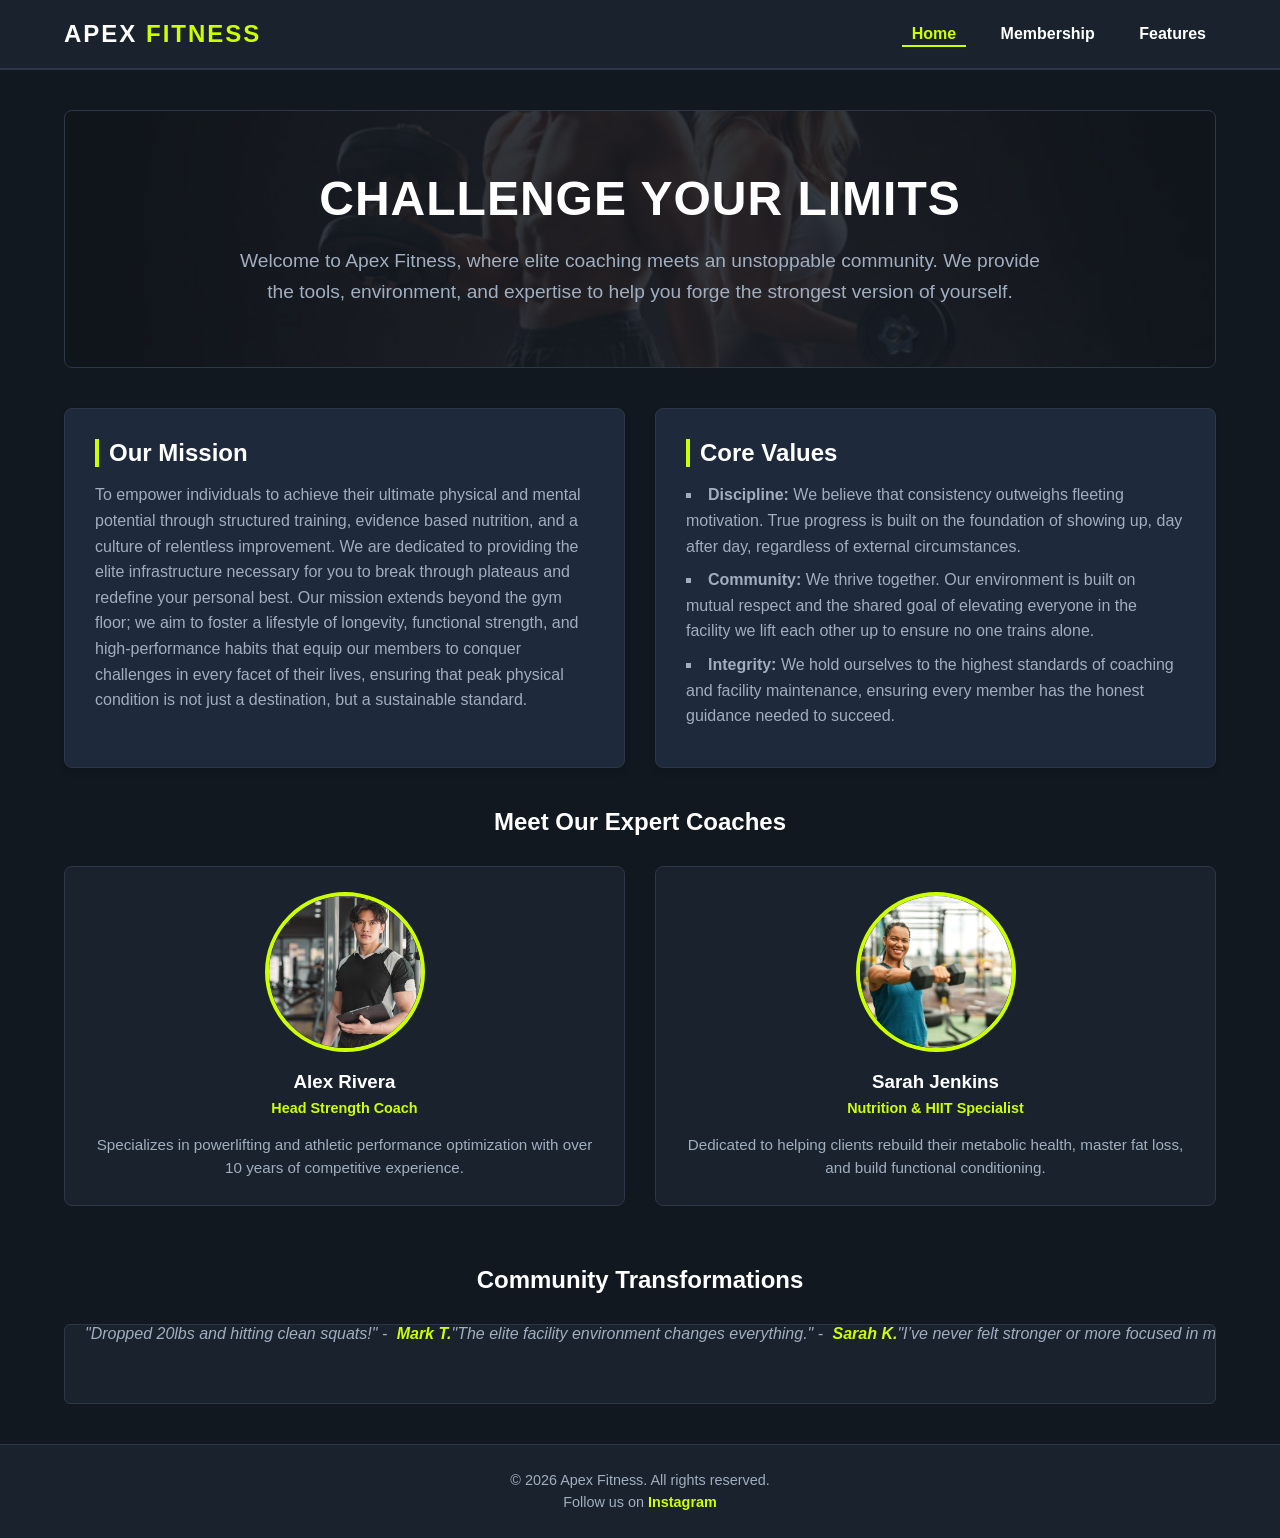
==== index.html @ f8220d05 "Add files via upload" ====
<!DOCTYPE html>
<html lang="en">
<head>
    <meta charset="UTF-8">
    <meta name="viewport" content="width=device-width, initial-scale=1.0">
    <title>Apex Fitness | Home</title>
    <link rel="stylesheet" href="css/style.css">
</head>
<body>

    <header>
        <div class="logo">APEX <span>FITNESS</span></div>
        <nav>
            <a href="index.html" class="active">Home</a>
            <a href="registration.html">Membership</a>
            <a href="creativity.html">Features</a>
        </nav>
    </header>

    <main class="container">
        <section class="hero main-hero">
            <h1>CHALLENGE YOUR LIMITS</h1>
            <p>Welcome to Apex Fitness, where elite coaching meets an unstoppable community. We provide the tools, environment, and expertise to help you forge the strongest version of yourself.</p>
        </section>

        <section class="info-section">
            <div class="card">
                <h2>Our Mission</h2>
                <p>To empower individuals to achieve their ultimate physical and mental potential through structured training, evidence based nutrition, and a culture of relentless improvement. We are dedicated to providing the elite infrastructure necessary for you to break through plateaus and redefine your personal best. Our mission extends beyond the gym floor; we aim to foster a lifestyle of longevity, functional strength, and high-performance habits that equip our members to conquer challenges in every facet of their lives, ensuring that peak physical condition is not just a destination, but a sustainable standard.</p>
            </div>
            <div class="card">
                <h2>Core Values</h2>
                <ul>
                    <li><strong>Discipline:</strong> We believe that consistency outweighs fleeting motivation. True progress is built on the foundation of showing up, day after day, regardless of external circumstances.</li>
                    <li><strong>Community:</strong> We thrive together. Our environment is built on mutual respect and the shared goal of elevating everyone in the facility we lift each other up to ensure no one trains alone.</li>
                    <li><strong>Integrity:</strong> We hold ourselves to the highest standards of coaching and facility maintenance, ensuring every member has the honest guidance needed to succeed.</li>
                </ul>
            </div>
        </section>

        <section class="staff-section">
            <h2>Meet Our Expert Coaches</h2>
            <div class="grid">
                <div class="staff-card">
                    <img src="images/coach-alex.jpg" alt="Coach Alex Rivera" class="profile-img">
                    <h3>Alex Rivera</h3>
                    <p class="role">Head Strength Coach</p>
                    <p>Specializes in powerlifting and athletic performance optimization with over 10 years of competitive experience.</p>
                </div>
                <div class="staff-card">
                    <img src="images/coach-sarah.jpg" alt="Coach Sarah Jenkins" class="profile-img">
                    <h3>Sarah Jenkins</h3>
                    <p class="role">Nutrition & HIIT Specialist</p>
                    <p>Dedicated to helping clients rebuild their metabolic health, master fat loss, and build functional conditioning.</p>
                </div>
            </div>
        </section>

        <section class="additional-section">
            <h2>Community Transformations</h2>
            <div class="testimonial-runner">
                <div class="text-track">
                    <div class="testimonial-node">
                        <span>"Dropped 20lbs and hitting clean squats!" - <strong>Mark T.</strong></span>
                        <span>"The elite facility environment changes everything." - <strong>Sarah K.</strong></span>
                        <span>"I’ve never felt stronger or more focused in my life." - <strong>James L.</strong></span>
                        <span>"The coaching staff really knows how to push you safely." - <strong>Elena R.</strong></span>
                        <span>"My endurance has tripled since joining the HIIT program." - <strong>David M.</strong></span>
                        <span>"Finally hitting my personal bests after years of plateauing." - <strong>Jessica B.</strong></span>
                        <span>"The community support here is unlike any other gym." - <strong>Michael P.</strong></span>
                        <span>"Structuring my training made all the difference in my progress." - <strong>Amanda H.</strong></span>
                        <span>"Lost 15lbs of fat and gained real functional strength." - <strong>Kevin S.</strong></span>
                        <span>"The equipment is top-tier and always well-maintained." - <strong>Lisa W.</strong></span>
                        <span>"I look forward to every single session at Apex." - <strong>Brian D.</strong></span>
                        <span>"Incredible atmosphere for anyone serious about their goals." - <strong>Rachel F.</strong></span>
                        <span>"My back pain is gone thanks to the mobility work." - <strong>Tom C.</strong></span>
                        <span>"The nutrition guidance helped me change my habits for good." - <strong>Sophia G.</strong></span>
                        <span>"Best investment in my health I’ve ever made." - <strong>Chris N.</strong></span>
                        <span>"The energy in the room is contagious every morning." - <strong>Vanessa T.</strong></span>
                        <span>"I've gained 10lbs of muscle in just four months." - <strong>Robert J.</strong></span>
                        <span>"Finally comfortable in a gym setting thanks to the coaches." - <strong>Emily K.</strong></span>
                        <span>"The programming is perfectly balanced and effective." - <strong>Daniel H.</strong></span>
                        <span>"Apex Fitness turned my fitness journey around completely." - <strong>Olivia M.</strong></span>
                        <span>"Feeling more energetic and capable every single day." - <strong>Jason B.</strong></span>
                        <span>"The absolute best place to train in the region." - <strong>Megan L.</strong></span>
                    </div>
                </div>
            </div>
        </section>
    </main>

    <footer>
        <p>&copy; 2026 Apex Fitness. All rights reserved.</p>
        <p>Follow us on <a href="https://www.instagram.com" target="_blank" rel="noopener">Instagram</a></p>
    </footer>

</body>
</html>
---- css/style.css ----
/* --- Root Variables for Color Theme Consistency --- */
:root {
    --bg-primary: #12181f;
    --bg-secondary: #1a232d;
    --text-main: #ffffff;
    --text-muted: #a0aec0;
    --accent: #ccff00; /* Neon Volt Gym Accent */
    --accent-hover: #b3de00;
    --border-color: #2d3748;
    --card-bg: #1e293b;
    --error-color: #ff3333;
    --success-color: #00e676;
}

* {
    box-sizing: border-box;
    margin: 0;
    padding: 0;
    font-family: 'Segoe UI', Tahoma, Geneva, Verdana, sans-serif;
}

body {
    background-color: var(--bg-primary);
    color: var(--text-main);
    display: flex;
    flex-direction: column;
    min-height: 100vh;
}

header {
    background-color: var(--bg-secondary);
    display: flex;
    justify-content: space-between;
    align-items: center;
    padding: 20px 5%;
    border-bottom: 2px solid var(--border-color);
}

header .logo {
    font-size: 1.5rem;
    font-weight: 800;
    letter-spacing: 2px;
}

header .logo span {
    color: var(--accent);
}

/* --- Interactive Navigation Link Layout --- */
nav a {
    color: var(--text-main);
    text-decoration: none;
    margin-left: 20px;
    font-weight: 600;
    font-size: 1rem;
    padding: 5px 10px;
    position: relative;
    transition: color 0.2s ease;
}

nav a:hover, nav a.active {
    color: var(--accent);
}

nav a::after {
    content: '';
    position: absolute;
    width: 100%;
    transform: scaleX(0);
    height: 2px;
    bottom: 0;
    left: 0;
    background-color: var(--accent);
    transform-origin: bottom center;
    transition: transform 0.25s ease-out;
}

nav a:hover::after, nav a.active::after {
    transform: scaleX(1);
}

.container {
    flex: 1;
    max-width: 1200px;
    width: 90%;
    margin: 40px auto;
}

h1 {
    font-size: 3rem;
    margin-bottom: 20px;
    letter-spacing: 1px;
}

/* --- Interactive Core Elements & Smooth Reveal Transitions --- */
.card, .staff-card, .hero, .full-width-card {
    animation: fadeInUp 0.6s ease-out both;
}

@keyframes fadeInUp {
    from {
        opacity: 0;
        transform: translateY(20px);
    }
    to {
        opacity: 1;
        transform: translateY(0);
    }
}

.hero {
    text-align: center;
    padding: 60px 20px;
    border-radius: 8px;
    margin-bottom: 40px;
    border: 1px solid var(--border-color);
}

.main-hero {
    background: linear-gradient(rgba(18, 24, 31, 0.85), rgba(18, 24, 31, 0.85)), 
                url('../images/hero-bg.jpg') no-repeat center center;
    background-size: cover;
}

.hero p {
    font-size: 1.2rem;
    color: var(--text-muted);
    max-width: 800px;
    margin: 0 auto;
    line-height: 1.6;
}

.info-section {
    display: grid;
    grid-template-columns: 1fr 1fr;
    gap: 30px;
    margin-bottom: 40px;
}

@media(max-width: 768px) {
    .info-section, .grid, .interactive-grid, .three-column-grid {
        grid-template-columns: 1fr !important;
    }
}

/* --- Dynamic Hover Cards --- */
.card, .full-width-card {
    background-color: var(--card-bg);
    padding: 30px;
    border-radius: 8px;
    border: 1px solid var(--border-color);
    box-shadow: 0 4px 6px rgba(0,0,0,0.1);
    transition: transform 0.3s cubic-bezier(0.25, 0.8, 0.25, 1), 
                box-shadow 0.3s ease, 
                border-color 0.3s ease;
}

.full-width-card {
    margin-bottom: 40px;
}

.card:hover, .full-width-card:hover {
    transform: translateY(-6px);
    border-color: var(--accent);
    box-shadow: 0 10px 20px rgba(204, 255, 0, 0.1), 0 6px 6px rgba(0, 0, 0, 0.2);
}

.card h2, .full-width-card h2 {
    margin-bottom: 15px;
    border-left: 4px solid var(--accent);
    padding-left: 10px;
}

.card p, .card ul, .full-width-card p {
    color: var(--text-muted);
    line-height: 1.6;
}

.card ul {
    list-style-position: inside;
    list-style-type: square;
}

.card li {
    margin-bottom: 8px;
}

.staff-section h2, .additional-section h2 {
    text-align: center;
    margin-bottom: 30px;
}

.additional-section {
    margin-top: 60px;
}

.grid {
    display: grid;
    grid-template-columns: 1fr 1fr;
    gap: 30px;
}

.three-column-grid {
    display: grid;
    grid-template-columns: 1fr 1fr 1fr;
    gap: 30px;
    margin-bottom: 40px;
}

.staff-card {
    background-color: var(--bg-secondary);
    padding: 25px;
    border-radius: 8px;
    border: 1px solid var(--border-color);
    text-align: center;
    transition: transform 0.3s cubic-bezier(0.25, 0.8, 0.25, 1), 
                box-shadow 0.3s ease, 
                border-color 0.3s ease;
}

.staff-card:hover {
    transform: translateY(-6px);
    border-color: var(--accent);
    box-shadow: 0 10px 20px rgba(204, 255, 0, 0.1), 0 6px 6px rgba(0, 0, 0, 0.2);
}

.profile-img {
    width: 160px;
    height: 160px;
    border-radius: 50%;
    object-fit: cover;
    margin-bottom: 15px;
    border: 4px solid var(--accent);
}

.staff-card h3 {
    margin-bottom: 5px;
}

.staff-card .role {
    color: var(--accent);
    font-weight: 600;
    margin-bottom: 15px;
    font-size: 0.9rem;
}

.staff-card p {
    color: var(--text-muted);
    font-size: 0.95rem;
    line-height: 1.5;
}

/* --- Interactive Input Form Layout Rules --- */
.form-container {
    max-width: 650px;
    margin: 0 auto;
    background-color: var(--card-bg);
    padding: 40px;
    border-radius: 8px;
    border: 1px solid var(--border-color);
}

.form-container h2 {
    margin-bottom: 10px;
}

.form-container p {
    color: var(--text-muted);
    margin-bottom: 30px;
}

.form-group {
    margin-bottom: 20px;
}

.form-group label {
    display: block;
    margin-bottom: 8px;
    font-weight: 600;
    font-size: 0.9rem;
}

.form-group input, .form-group select, .form-group textarea {
    width: 100%;
    padding: 12px;
    background-color: var(--bg-primary);
    border: 1px solid var(--border-color);
    color: var(--text-main);
    border-radius: 4px;
    font-size: 1rem;
    transition: all 0.3s ease-in-out;
}

.form-group input:focus, .form-group select:focus, .form-group textarea:focus {
    outline: none;
    border-color: var(--accent);
    box-shadow: 0 0 10px rgba(204, 255, 0, 0.2);
    background-color: rgba(26, 35, 45, 0.5);
}

/* --- Tactile Button Press Physics --- */
.btn {
    display: inline-block;
    width: 100%;
    padding: 14px;
    background-color: var(--accent);
    color: #000;
    border: none;
    border-radius: 4px;
    font-size: 1rem;
    font-weight: 700;
    cursor: pointer;
    transition: transform 0.1s ease, background-color 0.2s ease, box-shadow 0.2s ease;
}

.btn:hover {
    background-color: var(--accent-hover);
    box-shadow: 0 0 15px rgba(204, 255, 0, 0.4);
}

.btn:active {
    transform: scale(0.98);
}

/* --- Notification Boxes --- */
.error-box {
    background-color: rgba(255, 51, 51, 0.1);
    border: 1px solid var(--error-color);
    color: var(--error-color);
    padding: 15px;
    border-radius: 4px;
    margin-bottom: 20px;
    display: none;
}

.error-box ul {
    list-style-position: inside;
}

.success-box {
    background-color: rgba(0, 230, 118, 0.1);
    border: 1px solid var(--success-color);
    color: var(--success-color);
    padding: 15px;
    border-radius: 4px;
    margin-bottom: 20px;
    display: none;
    text-align: center;
    font-weight: 600;
}

/* --- Creativity Page Elements --- */
.interactive-grid {
    display: grid;
    grid-template-columns: 1fr 1fr;
    gap: 30px;
}

.interactive-card {
    display: flex;
    flex-direction: column;
    justify-content: space-between;
    min-height: 250px;
}

.interactive-card p {
    margin-bottom: 20px;
}

/* Calendar Styling Layout Rules */
.calendar-box {
    margin-top: 15px;
    background-color: var(--bg-primary);
    padding: 15px;
    border-radius: 4px;
    border: 1px solid var(--border-color);
}
.calendar-header {
    display: flex;
    justify-content: space-between;
    align-items: center;
    margin-bottom: 10px;
    font-weight: 700;
    color: var(--accent);
}
.calendar-grid {
    display: grid;
    grid-template-columns: repeat(7, 1fr);
    gap: 5px;
    text-align: center;
}
.day-label {
    font-size: 0.8rem;
    font-weight: 700;
    color: var(--text-muted);
    padding-bottom: 5px;
}
.calendar-day {
    padding: 8px 0;
    background-color: var(--bg-secondary);
    border: 1px solid var(--border-color);
    border-radius: 4px;
    font-size: 0.9rem;
}
.calendar-day.has-event {
    border-color: var(--accent);
    color: var(--accent);
    font-weight: 700;
    background-color: rgba(204, 255, 0, 0.15);
}

/* =======================================================
   PURE CSS AUTOMATED SLIDESHOW ENGINE
   ======================================================= */
.slideshow-container {
    position: relative;
    width: 100%;
    height: 260px;
    margin-top: 15px;
    border-radius: 6px;
    overflow: hidden;
    border: 1px solid var(--border-color);
    background-color: var(--bg-primary);
}

.slide-img {
    position: absolute;
    top: 0;
    left: 0;
    width: 100%;
    height: 100%;
    object-fit: cover;
    opacity: 0;
    animation: cssSlideshow 9s infinite ease-in-out;
}

.slide-img:nth-child(1) { animation-delay: 0s; }
.slide-img:nth-child(2) { animation-delay: 3s; }
.slide-img:nth-child(3) { animation-delay: 6s; }

@keyframes cssSlideshow {
    0% { opacity: 0; }
    6% { opacity: 1; }
    33.33% { opacity: 1; }
    39.33% { opacity: 0; }
    100% { opacity: 0; }
}

.caption-overlay {
    position: absolute;
    bottom: 0;
    left: 0;
    width: 100%;
    height: 50px;
    background: linear-gradient(transparent, rgba(0, 0, 0, 0.9));
    z-index: 10;
}

.caption-text {
    position: absolute;
    bottom: 15px;
    left: 0;
    width: 100%;
    color: #fff;
    text-align: center;
    font-size: 0.95rem;
    font-weight: 600;
    opacity: 0;
    animation: cssSlideshow 9s infinite ease-in-out;
}

.caption-text:nth-child(1) { animation-delay: 0s; }
.caption-text:nth-child(2) { animation-delay: 3s; }
.caption-text:nth-child(3) { animation-delay: 6s; }

/* =======================================================
   PURE CSS ACCORDION LOGIC
   ======================================================= */
.accordion-item {
    margin-bottom: 15px;
    border-radius: 4px;
    overflow: hidden;
    border: 1px solid var(--border-color);
}
.accordion-input {
    position: absolute;
    opacity: 0;
    z-index: -1;
}
.accordion-label {
    display: flex;
    justify-content: space-between;
    padding: 16px;
    background-color: var(--bg-secondary);
    font-weight: 700;
    cursor: pointer;
    user-select: none;
    transition: background 0.2s;
}
.accordion-label:hover {
    background-color: var(--border-color);
}
.accordion-label::after {
    content: '\276F';
    transform: rotate(90deg);
    transition: transform 0.25s;
    color: var(--accent);
}
.accordion-content {
    max-height: 0;
    padding: 0 16px;
    background-color: rgba(30, 41, 59, 0.4);
    color: var(--text-muted);
    overflow: hidden;
    line-height: 1.6;
    transition: max-height 0.25s ease-out, padding 0.25s ease-out;
}
.accordion-input:checked ~ .accordion-content {
    max-height: 150px;
    padding: 16px;
}
.accordion-input:checked ~ .accordion-label::after {
    transform: rotate(-90deg);
}

/* =======================================================
   PURE CSS ENGINE: INTERACTIVE CALCULATORS ENGINE
   ======================================================= */
.css-calc-card select {
    width: 100%;
    padding: 10px;
    background-color: var(--bg-primary);
    border: 1px solid var(--border-color);
    color: var(--text-main);
    border-radius: 4px;
    margin-top: 5px;
}

.rep-radio-group, .height-radio-group {
    display: flex;
    gap: 10px;
    margin-top: 8px;
}

/* Hide the native radio circle controls */
.rep-radio-group input[type="radio"], 
.height-radio-group input[type="radio"] {
    position: absolute;
    opacity: 0;
    width: 0;
    height: 0;
}

/* Stylize label targets into custom selector button modules */
.btn-radio {
    flex: 1;
    text-align: center;
    padding: 10px;
    background-color: var(--bg-primary);
    border: 1px solid var(--border-color);
    border-radius: 4px;
    cursor: pointer;
    font-weight: 600;
    font-size: 0.9rem;
    transition: all 0.2s ease;
}

.btn-radio:hover {
    border-color: var(--accent);
}

/* Target checked inputs to shift label visuals instantly */
input[type="radio"]:checked + .btn-radio {
    background-color: var(--accent);
    color: #000;
    border-color: var(--accent);
}

/* Core Structural Output Panel States */
.css-output-container {
    margin-top: 20px;
}

.max-output, .bmi-output {
    display: none;
    padding: 12px;
    background-color: var(--bg-primary);
    border-radius: 4px;
    border-left: 4px solid var(--accent);
    font-weight: 700;
    animation: fadeIn 0.3s ease-out forwards;
}

@keyframes fadeIn {
    from { opacity: 0; }
    to { opacity: 1; }
}

/* Matrix Sibling Selectors mapping state changes to structural items */
#rep5:checked ~ .css-output-container .target-rep5 { display: block; }
#rep10:checked ~ .css-output-container .target-rep10 { display: block; }

#ht-short:checked ~ .css-output-container .target-short { display: block; }
#ht-tall:checked ~ .css-output-container .target-tall { display: block; }

/* =======================================================
   CLOCKED OPERATIONAL TRACKER
   ======================================================= */
.tracker-row {
    display: flex;
    justify-content: space-between;
    padding: 10px;
    border-bottom: 1px solid var(--border-color);
}
.tracker-row:last-child {
    border-bottom: none;
}
.status-badge {
    padding: 2px 8px;
    border-radius: 12px;
    font-size: 0.75rem;
    font-weight: 700;
    background-color: var(--bg-primary);
}
.status-badge.active {
    background-color: rgba(204, 255, 0, 0.2);
    color: var(--accent);
    border: 1px solid var(--accent);
}

/* =======================================================
   TEXT COMPONENT CAROUSEL RUNNER
   ======================================================= */
.testimonial-runner {
    width: 100%;
    overflow: hidden;
    position: relative;
    height: 80px;
    margin-top: 20px;
    background-color: var(--bg-secondary);
    border-radius: 6px;
    border: 1px solid var(--border-color);
}
.text-track {
    display: flex;
    position: absolute;
    width: 200%;
    animation: scrollText 16s linear infinite;
}
.testimonial-node {
    width: 50%;
    display: flex;
    justify-content: space-around;
    align-items: center;
    white-space: nowrap;
    padding: 0 20px;
    box-sizing: border-box;
}
.testimonial-node span {
    font-style: italic;
    color: var(--text-muted);
    font-size: 1rem;
}
.testimonial-node strong {
    color: var(--accent);
    margin-left: 5px;
}
@keyframes scrollText {
    0% { left: 0%; }
    100% { left: -100%; }
}

/* --- Clean Uniform Footer Layout Rules --- */
footer {
    background-color: var(--bg-secondary);
    text-align: center;
    padding: 25px;
    border-top: 1px solid var(--border-color);
    color: var(--text-muted);
    font-size: 0.9rem;
    line-height: 1.5;
}

footer a {
    color: var(--accent);
    text-decoration: none;
    font-weight: 600;
}

footer a:hover {
    text-decoration: underline;
}
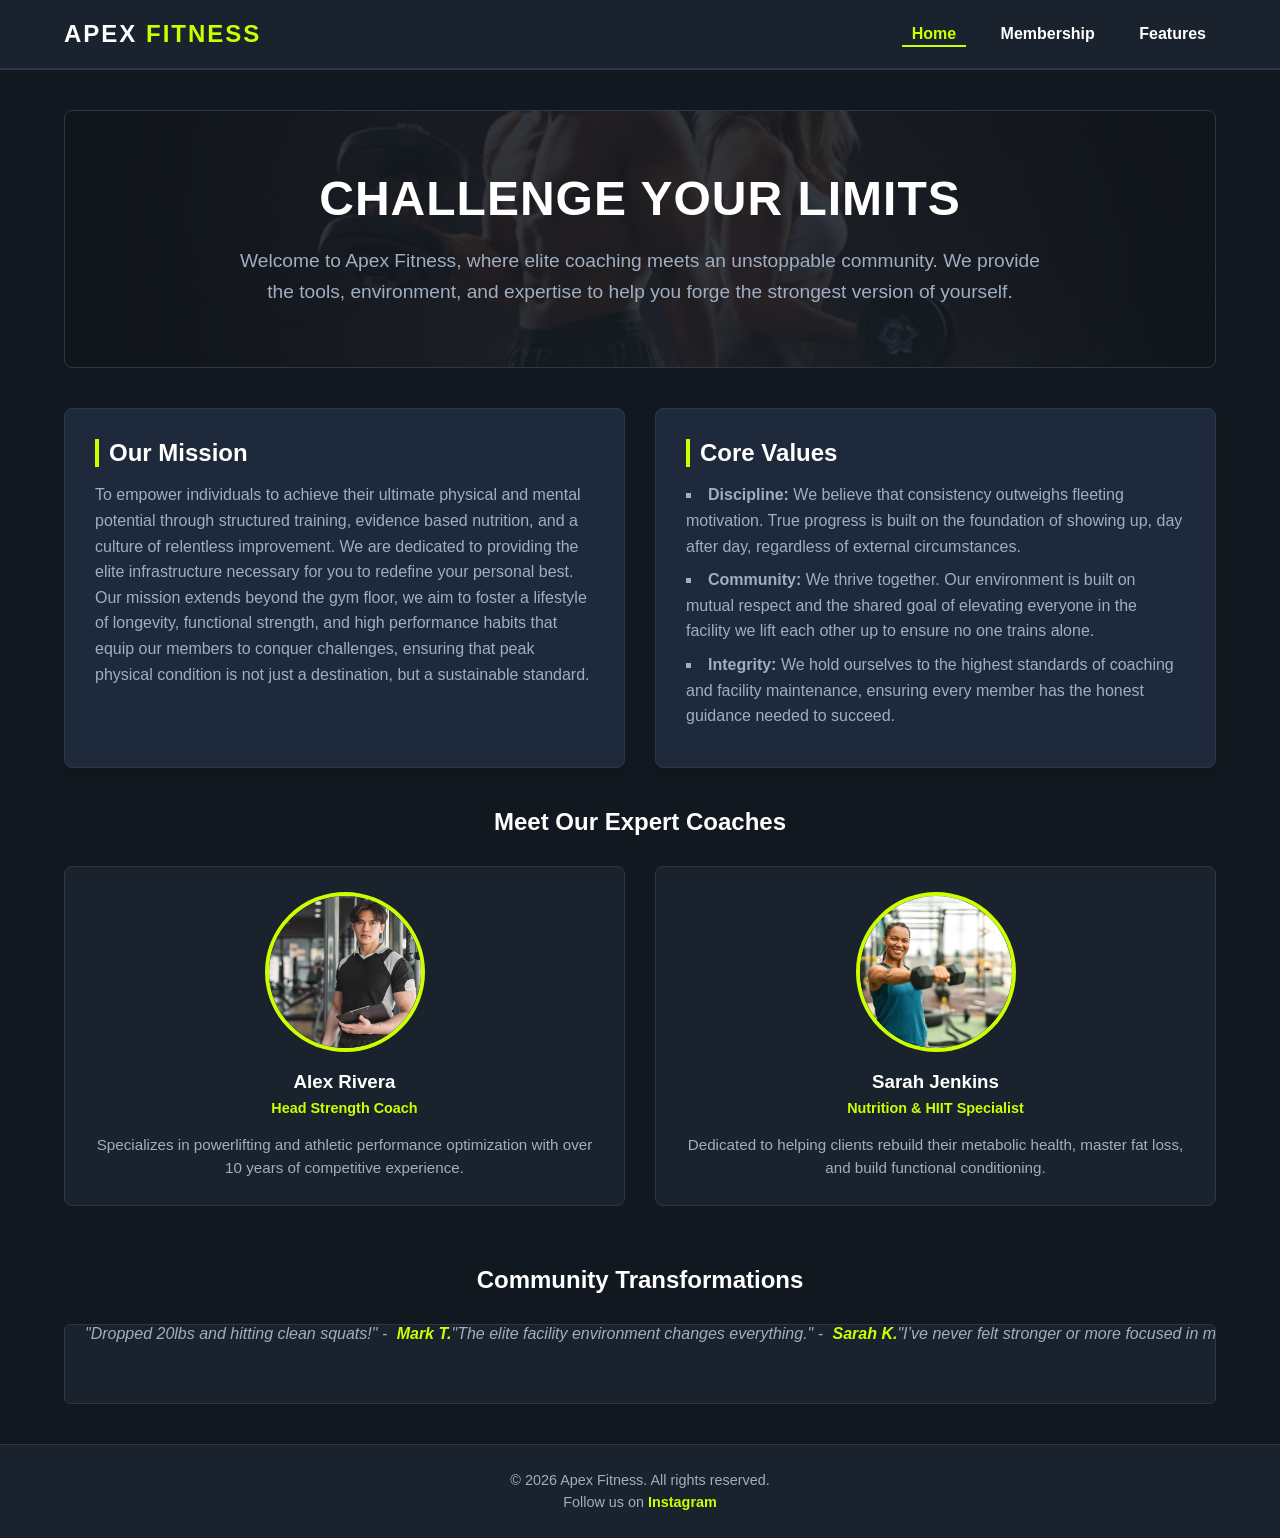
==== commit 412fc930: "index.html" ====
--- a/index.html
+++ b/index.html
@@ -26,7 +26,7 @@
         <section class="info-section">
             <div class="card">
                 <h2>Our Mission</h2>
-                <p>To empower individuals to achieve their ultimate physical and mental potential through structured training, evidence based nutrition, and a culture of relentless improvement. We are dedicated to providing the elite infrastructure necessary for you to break through plateaus and redefine your personal best. Our mission extends beyond the gym floor; we aim to foster a lifestyle of longevity, functional strength, and high-performance habits that equip our members to conquer challenges in every facet of their lives, ensuring that peak physical condition is not just a destination, but a sustainable standard.</p>
+                <p>To empower individuals to achieve their ultimate physical and mental potential through structured training, evidence based nutrition, and a culture of relentless improvement. We are dedicated to providing the elite infrastructure necessary for you to redefine your personal best. Our mission extends beyond the gym floor, we aim to foster a lifestyle of longevity, functional strength, and high performance habits that equip our members to conquer challenges, ensuring that peak physical condition is not just a destination, but a sustainable standard.</p>
             </div>
             <div class="card">
                 <h2>Core Values</h2>
@@ -95,4 +95,4 @@
     </footer>
 
 </body>
-</html>+</html>
